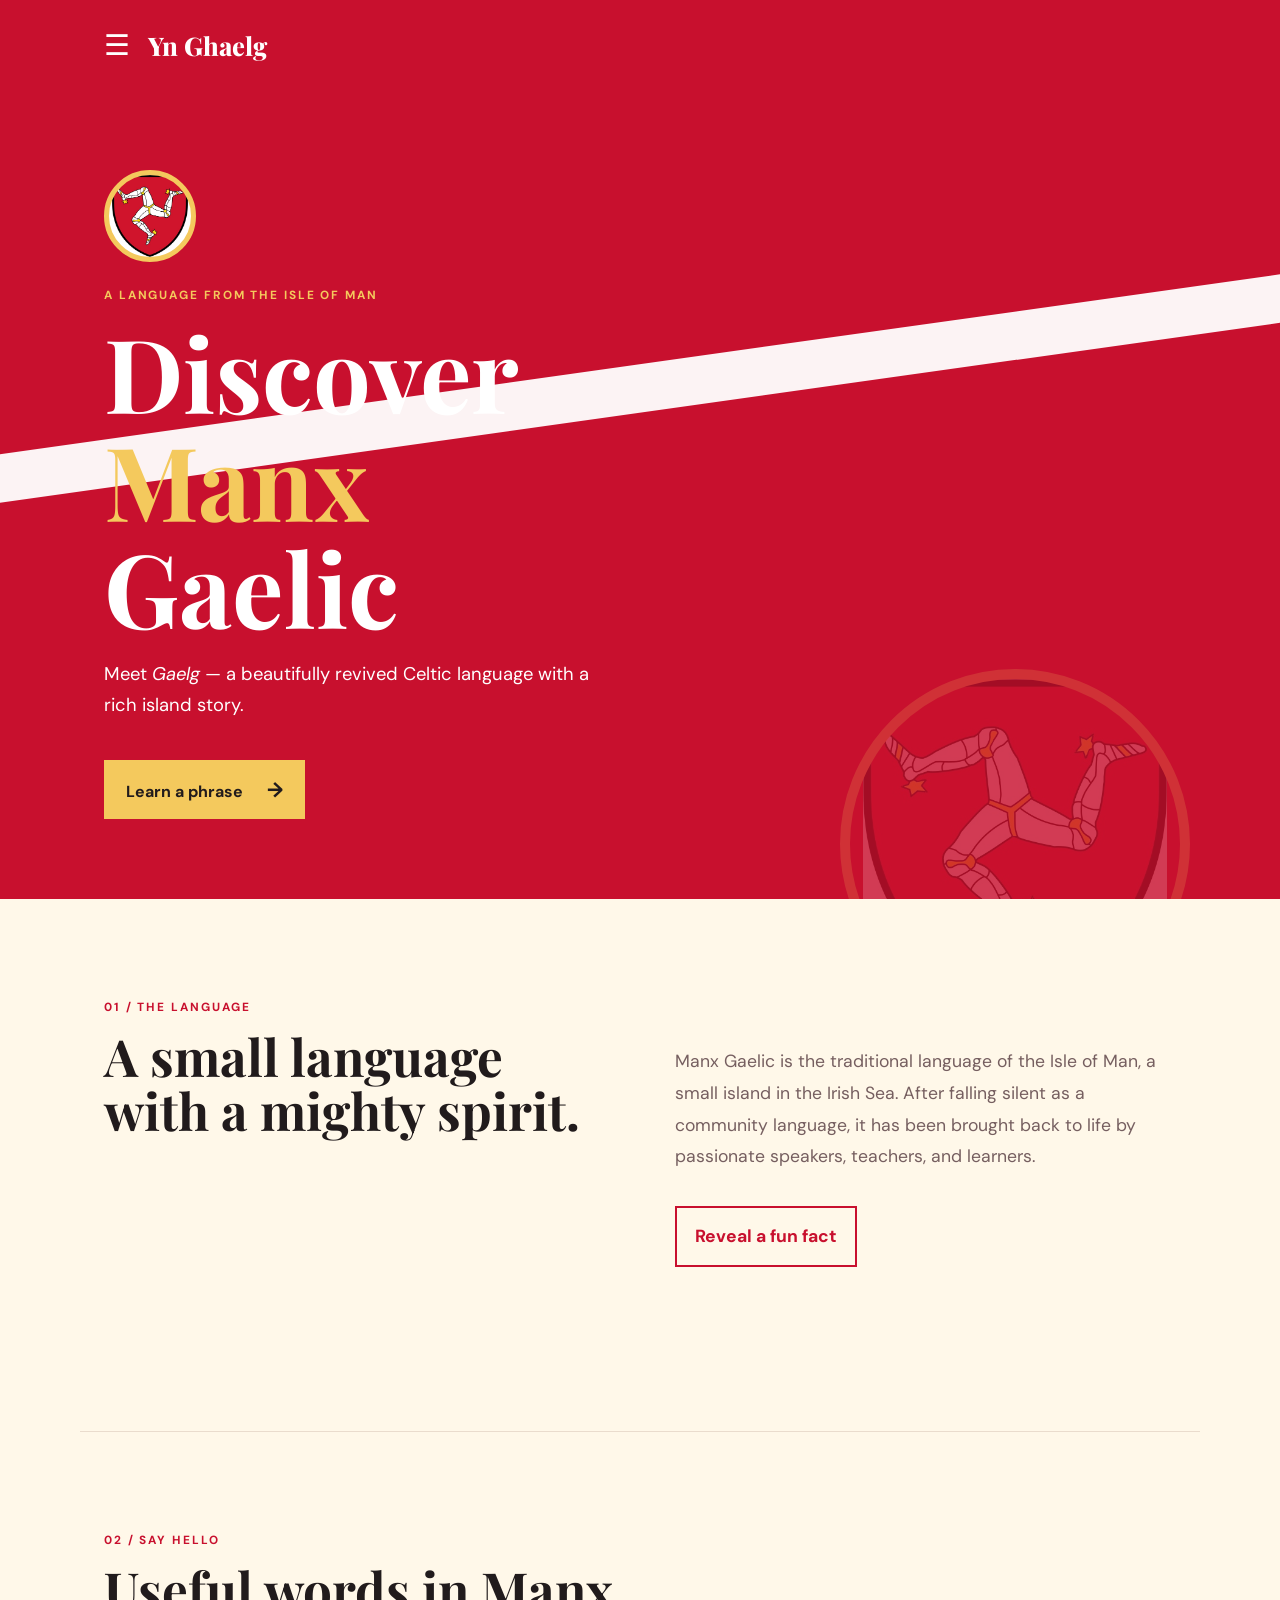
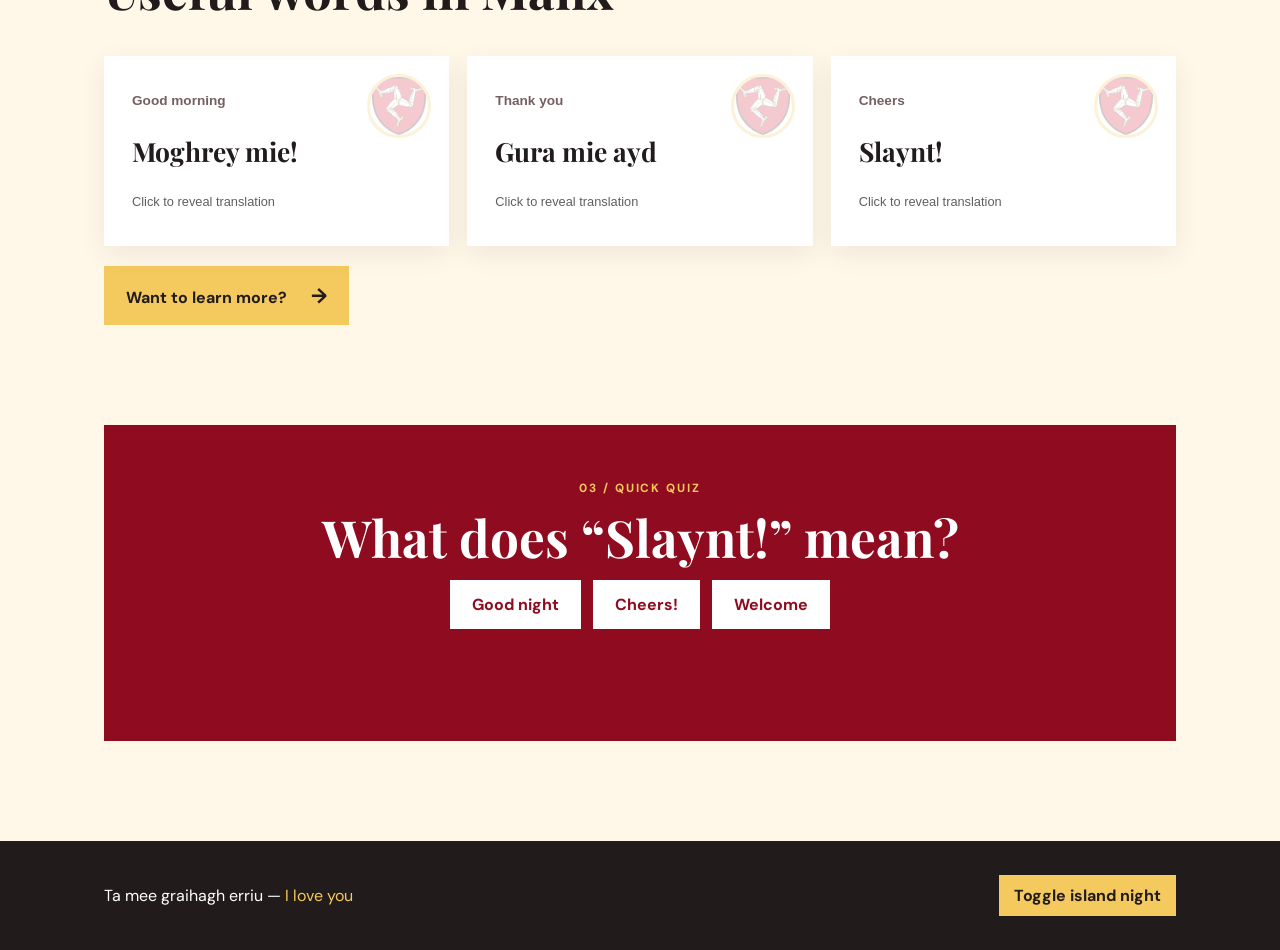
==== index.html @ 51f3dfe2 "Add favicon link to index.html Added a favicon link to the head section." ====
<!DOCTYPE html>
<html lang="en">
<head>
  <meta charset="UTF-8" />
  <meta name="viewport" content="width=device-width, initial-scale=1.0" />
  <title>Manx Gaelic | Yn Ghaelg</title>
  <link rel="stylesheet" href="styles.css" />
  <link rel="icon" type="image/webp" href="Coat_of_arms_of_Isle_of_Man.svg.webp"
</head>
<body>
  <header class="hero">
    <nav class="navbar">
      <button class="menu-button" id="menuButton" aria-label="Open navigation menu">☰</button>

      <div class="brand">Yn Ghaelg</div>

      <div class="nav-links" id="navLinks">
        <a href="#about">About</a>
        <a href="#phrases">Phrases</a>
        <a href="#quiz">Quiz</a>
      </div>
    </nav>

    <div class="hero-content">
      <div class="triskelion">☘</div>
      <p class="eyebrow">A language from the Isle of Man</p>
      <h1>Discover <span>Manx</span> Gaelic</h1>
      <p class="hero-text">
        Meet <em>Gaelg</em> — a beautifully revived Celtic language with a rich island story.
      </p>
      <a class="primary-button" href="#phrases">Learn a phrase <span>→</span></a>
    </div>
  </header>

  <main>
    <section class="intro-section" id="about">
      <div>
        <p class="section-label">01 / THE LANGUAGE</p>
        <h2>A small language with a mighty spirit.</h2>
      </div>
      <div class="intro-copy">
        <p>
          Manx Gaelic is the traditional language of the Isle of Man, a small island
          in the Irish Sea. After falling silent as a community language, it has been
          brought back to life by passionate speakers, teachers, and learners.
        </p>
        <button class="outline-button" id="factButton">Reveal a fun fact</button>
        <p class="fact" id="fact"></p>
      </div>
    </section>

    <section class="phrases-section" id="phrases">
      <p class="section-label">02 / SAY HELLO</p>
      <h2>Useful words in Manx</h2>
      <div class="phrase-grid">
        <button class="phrase-card" data-manx="Moghrey mie!" data-meaning="Good morning!">
          <span>Good morning</span>
          <strong>Moghrey mie!</strong>
          <small>Click to reveal translation</small>
        </button>
        <button class="phrase-card" data-manx="Gura mie ayd" data-meaning="Thank you">
          <span>Thank you</span>
          <strong>Gura mie ayd</strong>
          <small>Click to reveal translation</small>
        </button>
        <button class="phrase-card" data-manx="Slaynt!" data-meaning="Cheers! / Good health!">
          <span>Cheers</span>
          <strong>Slaynt!</strong>
          <small>Click to reveal translation</small>
        </button>
      </div>

      <a class="primary-button learn-more-button" href="page1.html">
        Want to learn more? <span>→</span>
      </a>
    </section>

    <section class="quiz-section" id="quiz">
      <div class="quiz-card">
        <p class="section-label">03 / QUICK QUIZ</p>
        <h2 id="quizQuestion">What does “Slaynt!” mean?</h2>
        <div class="answers" id="quizAnswers"></div>
        <p class="quiz-result" id="quizResult"></p>
      </div>
    </section>
  </main>

  <footer>
    <p>Ta mee graihagh erriu — <span>I love you</span></p>
    <button id="themeButton">Toggle island night</button>
  </footer>

  <script src="script.js"></script>
</body>
</html>
---- styles.css ----
@import url('https://fonts.googleapis.com/css2?family=DM+Sans:wght@400;500;700&family=Playfair+Display:wght@600;700;800&display=swap');

:root {
  --red: #c8102e;
  --dark-red: #8f0b20;
  --cream: #fff8e9;
  --gold: #f4c95d;
  --ink: #211b1c;
  --muted: #765f60;
  --white: #ffffff;
  --crest-image: url("Coat_of_arms_of_Isle_of_Man.svg.jpg");
}

* {
  box-sizing: border-box;
  scroll-behavior: smooth;
}

body {
  margin: 0;
  color: var(--ink);
  background: var(--cream);
  font-family: "DM Sans", sans-serif;
}

.hero {
  min-height: 650px;
  color: var(--white);
  overflow: hidden;
  position: relative;
  background: var(--red);
}

.hero::before {
  background: var(--white);
  content: "";
  height: 48px;
  left: -10%;
  opacity: 0.95;
  position: absolute;
  top: 360px;
  transform: rotate(-8deg);
  width: 125%;
  z-index: 0;
}

.hero::after {
  background: var(--crest-image) center / contain no-repeat;
  border: 10px solid var(--gold);
  border-radius: 50%;
  bottom: -120px;
  content: "";
  height: 330px;
  opacity: 0.18;
  pointer-events: none;
  position: absolute;
  right: 7%;
  width: 330px;
  z-index: 0;
}

.navbar {
  align-items: center;
  display: flex;
  gap: 18px;
  margin: auto;
  max-width: 1120px;
  padding: 28px 24px;
  position: relative;
  z-index: 2;
}

.brand {
  font-family: "Playfair Display", serif;
  font-size: 1.6rem;
  font-weight: 800;
}

.nav-links {
  background: var(--dark-red);
  display: none;
  flex-direction: column;
  gap: 16px;
  left: 24px;
  padding: 20px;
  position: absolute;
  top: 78px;
  z-index: 3;
}

.nav-links.open {
  display: flex;
}

.nav-links a {
  color: var(--white);
  font-size: 0.9rem;
  font-weight: 700;
  text-decoration: none;
}

.nav-links a:hover {
  color: var(--gold);
}

.menu-button {
  background: transparent;
  border: 0;
  color: var(--white);
  cursor: pointer;
  display: block;
  font-size: 1.8rem;
  line-height: 1;
  padding: 0;
}

.hero-content {
  margin: 80px auto;
  max-width: 1120px;
  padding: 0 24px;
  position: relative;
  z-index: 1;
}

.triskelion {
  background: var(--white) var(--crest-image) center / contain no-repeat;
  border: 5px solid var(--gold);
  border-radius: 50%;
  color: transparent;
  height: 92px;
  width: 92px;
}

.eyebrow,
.section-label {
  font-size: 0.74rem;
  font-weight: 700;
  letter-spacing: 0.16em;
  text-transform: uppercase;
}

.eyebrow {
  color: var(--gold);
  margin-top: 25px;
}

h1,
h2 {
  font-family: "Playfair Display", serif;
  line-height: 1.05;
  margin: 15px 0;
}

h1 {
  font-size: clamp(3.5rem, 8vw, 7.5rem);
  max-width: 800px;
}

h1 span {
  color: var(--gold);
  display: block;
}

.hero-text {
  font-size: 1.15rem;
  line-height: 1.7;
  max-width: 490px;
}

.primary-button,
.outline-button,
#themeButton,
.answer-button {
  border: 0;
  cursor: pointer;
  font: inherit;
  font-weight: 700;
  transition: 0.25s ease;
}

.primary-button {
  background: var(--gold);
  color: var(--ink);
  display: inline-block;
  margin-top: 20px;
  padding: 16px 22px;
  text-decoration: none;
}

.primary-button:hover,
.outline-button:hover,
#themeButton:hover {
  transform: translateY(-3px);
}

.primary-button span {
  font-size: 1.3rem;
  margin-left: 20px;
}

main {
  margin: auto;
  max-width: 1120px;
}

.intro-section,
.phrases-section {
  padding: 100px 24px;
}

.intro-section {
  display: grid;
  gap: 70px;
  grid-template-columns: 1fr 1fr;
}

.section-label {
  color: var(--red);
  margin: 0;
}

h2 {
  font-size: clamp(2.2rem, 4vw, 4rem);
}

.intro-copy {
  color: var(--muted);
  font-size: 1.1rem;
  line-height: 1.8;
  padding-top: 30px;
}

.outline-button {
  background: transparent;
  border: 2px solid var(--red);
  color: var(--red);
  margin-top: 15px;
  padding: 13px 18px;
}

.fact {
  color: var(--red);
  font-weight: 700;
  min-height: 28px;
}

.phrases-section {
  border-top: 1px solid #eadccd;
}

.phrase-grid {
  display: grid;
  gap: 18px;
  grid-template-columns: repeat(3, 1fr);
  margin-top: 40px;
}

.phrase-card {
  background: var(--white);
  border: 0;
  box-shadow: 0 8px 25px rgba(64, 22, 28, 0.08);
  color: var(--ink);
  cursor: pointer;
  min-height: 190px;
  padding: 28px;
  position: relative;
  text-align: left;
  transition: 0.25s ease;
}

.phrase-card::after {
  background: var(--crest-image) center / contain no-repeat;
  border: 3px solid var(--gold);
  border-radius: 50%;
  content: "";
  height: 58px;
  opacity: 0.22;
  position: absolute;
  right: 18px;
  top: 18px;
  width: 58px;
}

.phrase-card:hover,
.phrase-card.active {
  background: var(--red);
  color: var(--white);
  transform: translateY(-7px);
}

.phrase-card:hover::after,
.phrase-card.active::after {
  background-color: var(--white);
  opacity: 0.85;
}

.phrase-card span,
.phrase-card small {
  display: block;
}

.phrase-card span {
  color: var(--muted);
  font-size: 0.85rem;
  font-weight: 700;
}

.phrase-card:hover span,
.phrase-card.active span {
  color: var(--gold);
}

.phrase-card strong {
  display: block;
  font-family: "Playfair Display", serif;
  font-size: 1.65rem;
  margin: 25px 0;
  padding-right: 65px;
}

.phrase-card small {
  font-size: 0.8rem;
  opacity: 0.7;
}

.quiz-section {
  padding: 0 24px 100px;
}

.quiz-card {
  background: var(--dark-red);
  color: var(--white);
  padding: 55px;
  text-align: center;
}

.quiz-card .section-label {
  color: var(--gold);
}

.quiz-card h2 {
  font-size: clamp(2rem, 4vw, 3.5rem);
}

.answers {
  display: flex;
  flex-wrap: wrap;
  gap: 12px;
  justify-content: center;
}

.answer-button {
  background: var(--white);
  color: var(--dark-red);
  padding: 14px 22px;
}

.answer-button:hover {
  background: var(--gold);
}

.quiz-result {
  font-weight: 700;
  min-height: 25px;
}

footer {
  align-items: center;
  background: var(--ink);
  color: var(--white);
  display: flex;
  justify-content: space-between;
  padding: 28px max(24px, calc((100% - 1072px) / 2));
}

footer span {
  color: var(--gold);
}

#themeButton {
  background: var(--gold);
  color: var(--ink);
  padding: 10px 15px;
}

body.night {
  --cream: #17141c;
  --ink: #fff8e9;
  --muted: #d1bdbe;
  --white: #28202b;
}

body.night .phrases-section {
  border-color: #40313d;
}

@media (max-width: 700px) {
  .hero {
    min-height: 610px;
  }

  .hero::before {
    top: 380px;
  }

  .hero::after {
    bottom: -85px;
    height: 230px;
    right: -55px;
    width: 230px;
  }

  .hero-content {
    margin-top: 55px;
  }

  .intro-section,
  .phrase-grid {
    grid-template-columns: 1fr;
  }

  .intro-section {
    gap: 10px;
  }

  footer {
    align-items: flex-start;
    flex-direction: column;
    gap: 18px;
  }
}
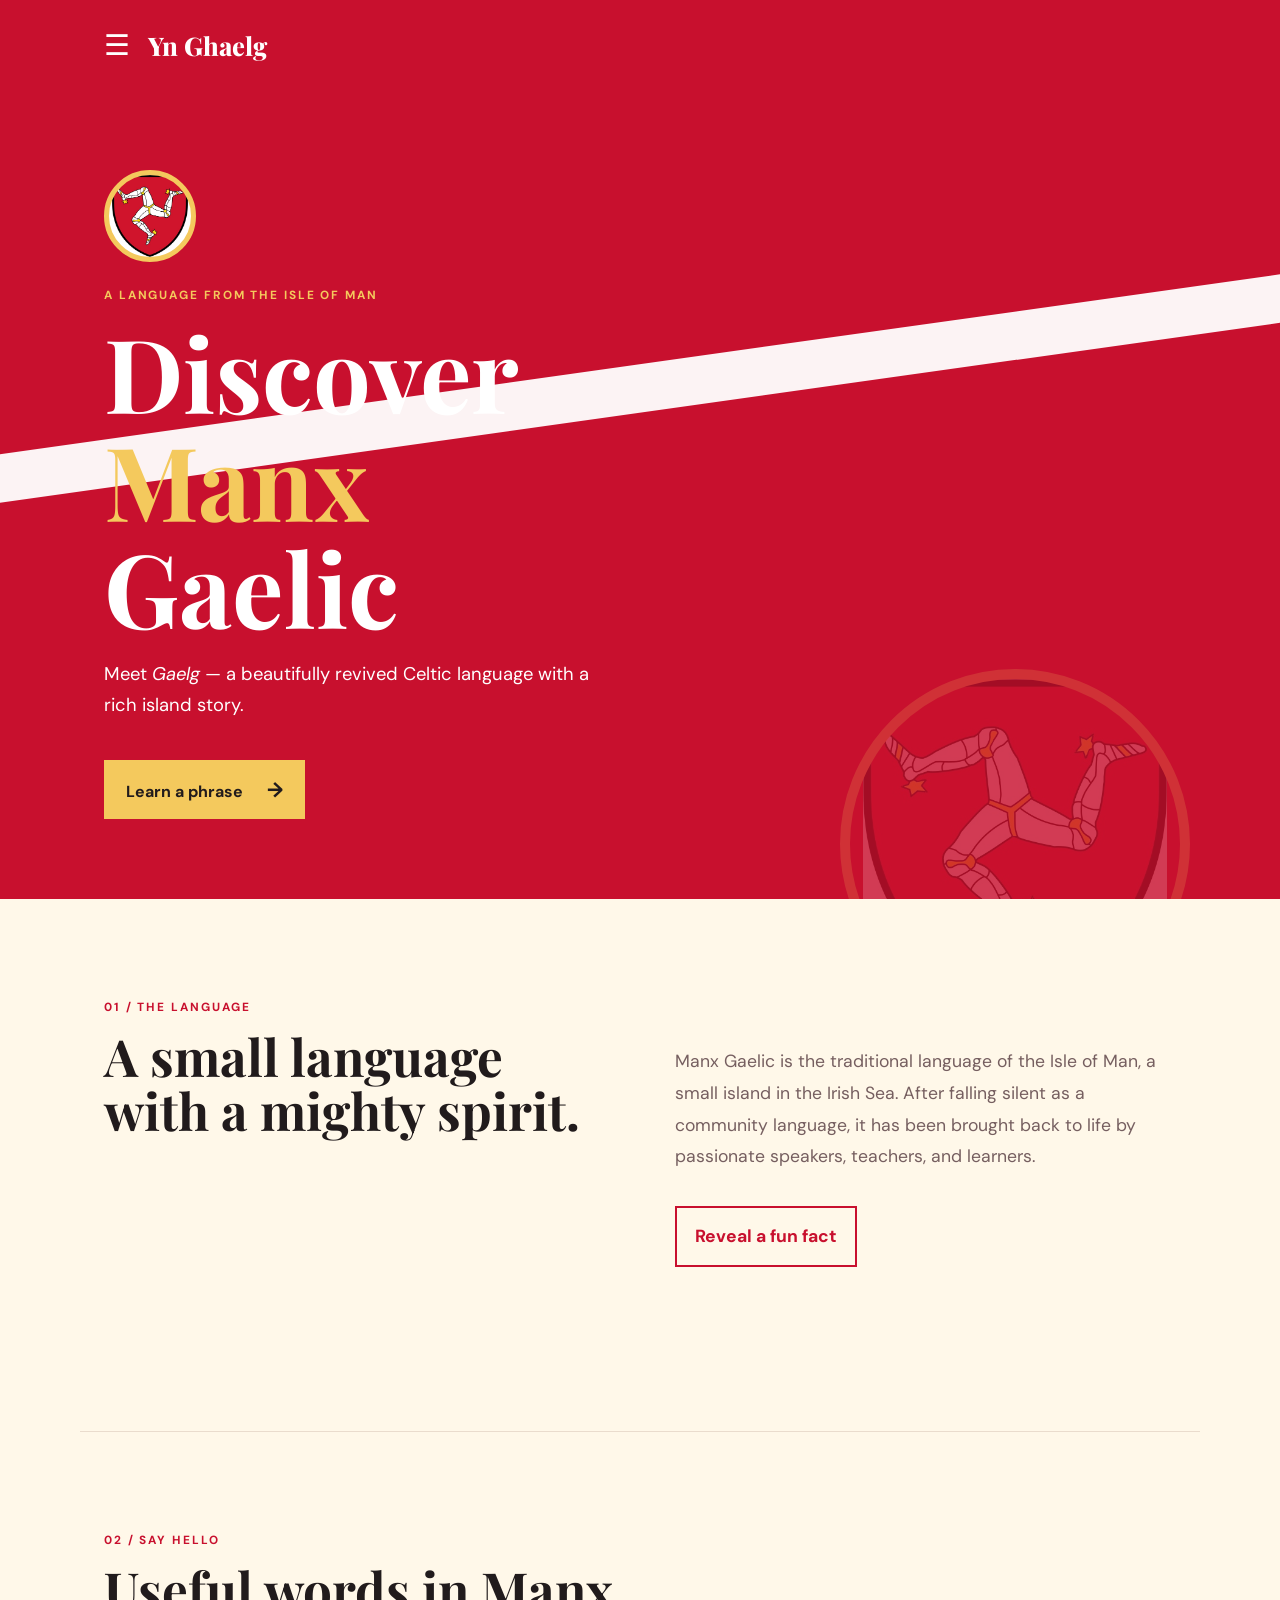
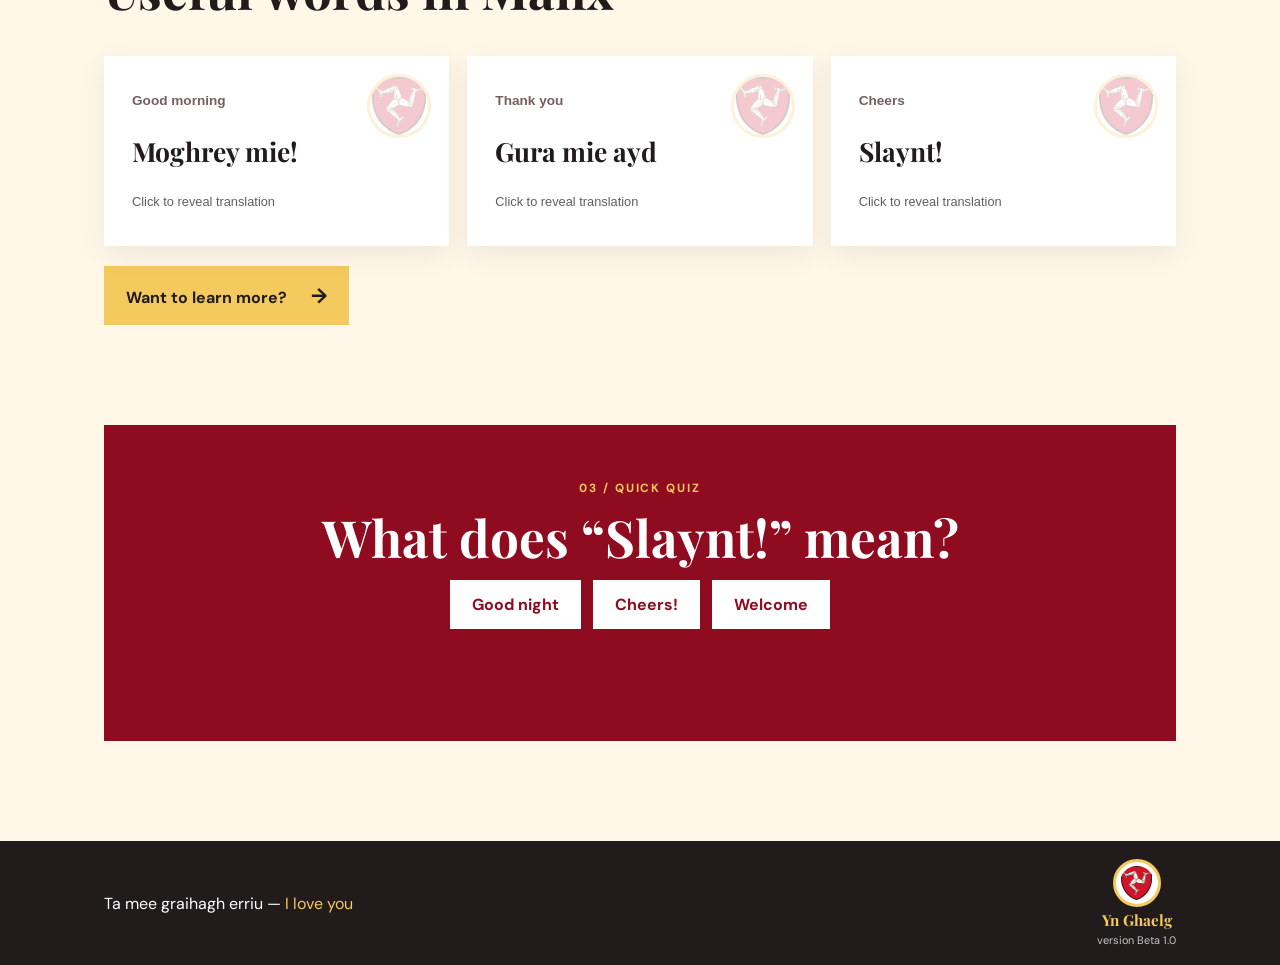
==== commit 06395098: "Enhance footer and quiz section in index.html Added footer branding and updated quiz section." ====
--- a/index.html
+++ b/index.html
@@ -5,7 +5,7 @@
   <meta name="viewport" content="width=device-width, initial-scale=1.0" />
   <title>Manx Gaelic | Yn Ghaelg</title>
   <link rel="stylesheet" href="styles.css" />
-  <link rel="icon" type="image/webp" href="Coat_of_arms_of_Isle_of_Man.svg.webp"
+  <link rel="icon" href="Coat_of_arms_of_Isle_of_Man.svg.webp" />
 </head>
 <body>
   <header class="hero">
@@ -87,7 +87,15 @@
 
   <footer>
     <p>Ta mee graihagh erriu — <span>I love you</span></p>
-    <button id="themeButton">Toggle island night</button>
+
+    <div class="footer-brand">
+      <img
+        src="Coat_of_arms_of_Isle_of_Man.svg.webp"
+        alt="Manx triskelion logo"
+      />
+      <strong>Yn Ghaelg</strong>
+      <small>version Beta 1.0</small>
+    </div>
   </footer>
 
   <script src="script.js"></script>
--- a/styles.css
+++ b/styles.css
@@ -169,7 +169,6 @@
 
 .primary-button,
 .outline-button,
-#themeButton,
 .answer-button {
   border: 0;
   cursor: pointer;
@@ -188,8 +187,7 @@
 }
 
 .primary-button:hover,
-.outline-button:hover,
-#themeButton:hover {
+.outline-button:hover {
   transform: translateY(-3px);
 }
 
@@ -369,29 +367,48 @@
   background: var(--ink);
   color: var(--white);
   display: flex;
+  gap: 20px;
   justify-content: space-between;
-  padding: 28px max(24px, calc((100% - 1072px) / 2));
+  padding: 18px max(24px, calc((100% - 1072px) / 2));
+}
+
+footer p {
+  margin: 0;
 }
 
 footer span {
   color: var(--gold);
 }
 
-#themeButton {
-  background: var(--gold);
-  color: var(--ink);
-  padding: 10px 15px;
-}
-
-body.night {
-  --cream: #17141c;
-  --ink: #fff8e9;
-  --muted: #d1bdbe;
-  --white: #28202b;
-}
-
-body.night .phrases-section {
-  border-color: #40313d;
+.footer-brand {
+  align-items: center;
+  display: flex;
+  flex-direction: column;
+  flex-shrink: 0;
+  gap: 3px;
+  text-align: center;
+}
+
+.footer-brand img {
+  background: var(--white);
+  border: 3px solid var(--gold);
+  border-radius: 50%;
+  height: 48px;
+  object-fit: contain;
+  padding: 4px;
+  width: 48px;
+}
+
+.footer-brand strong {
+  color: var(--gold);
+  font-family: "Playfair Display", serif;
+  font-size: 0.95rem;
+}
+
+.footer-brand small {
+  color: var(--white);
+  font-size: 0.68rem;
+  opacity: 0.75;
 }
 
 @media (max-width: 700px) {
@@ -424,8 +441,11 @@
   }
 
   footer {
-    align-items: flex-start;
-    flex-direction: column;
-    gap: 18px;
-  }
-}
+    align-items: center;
+    padding: 18px 16px;
+  }
+
+  footer p {
+    font-size: 0.85rem;
+  }
+}
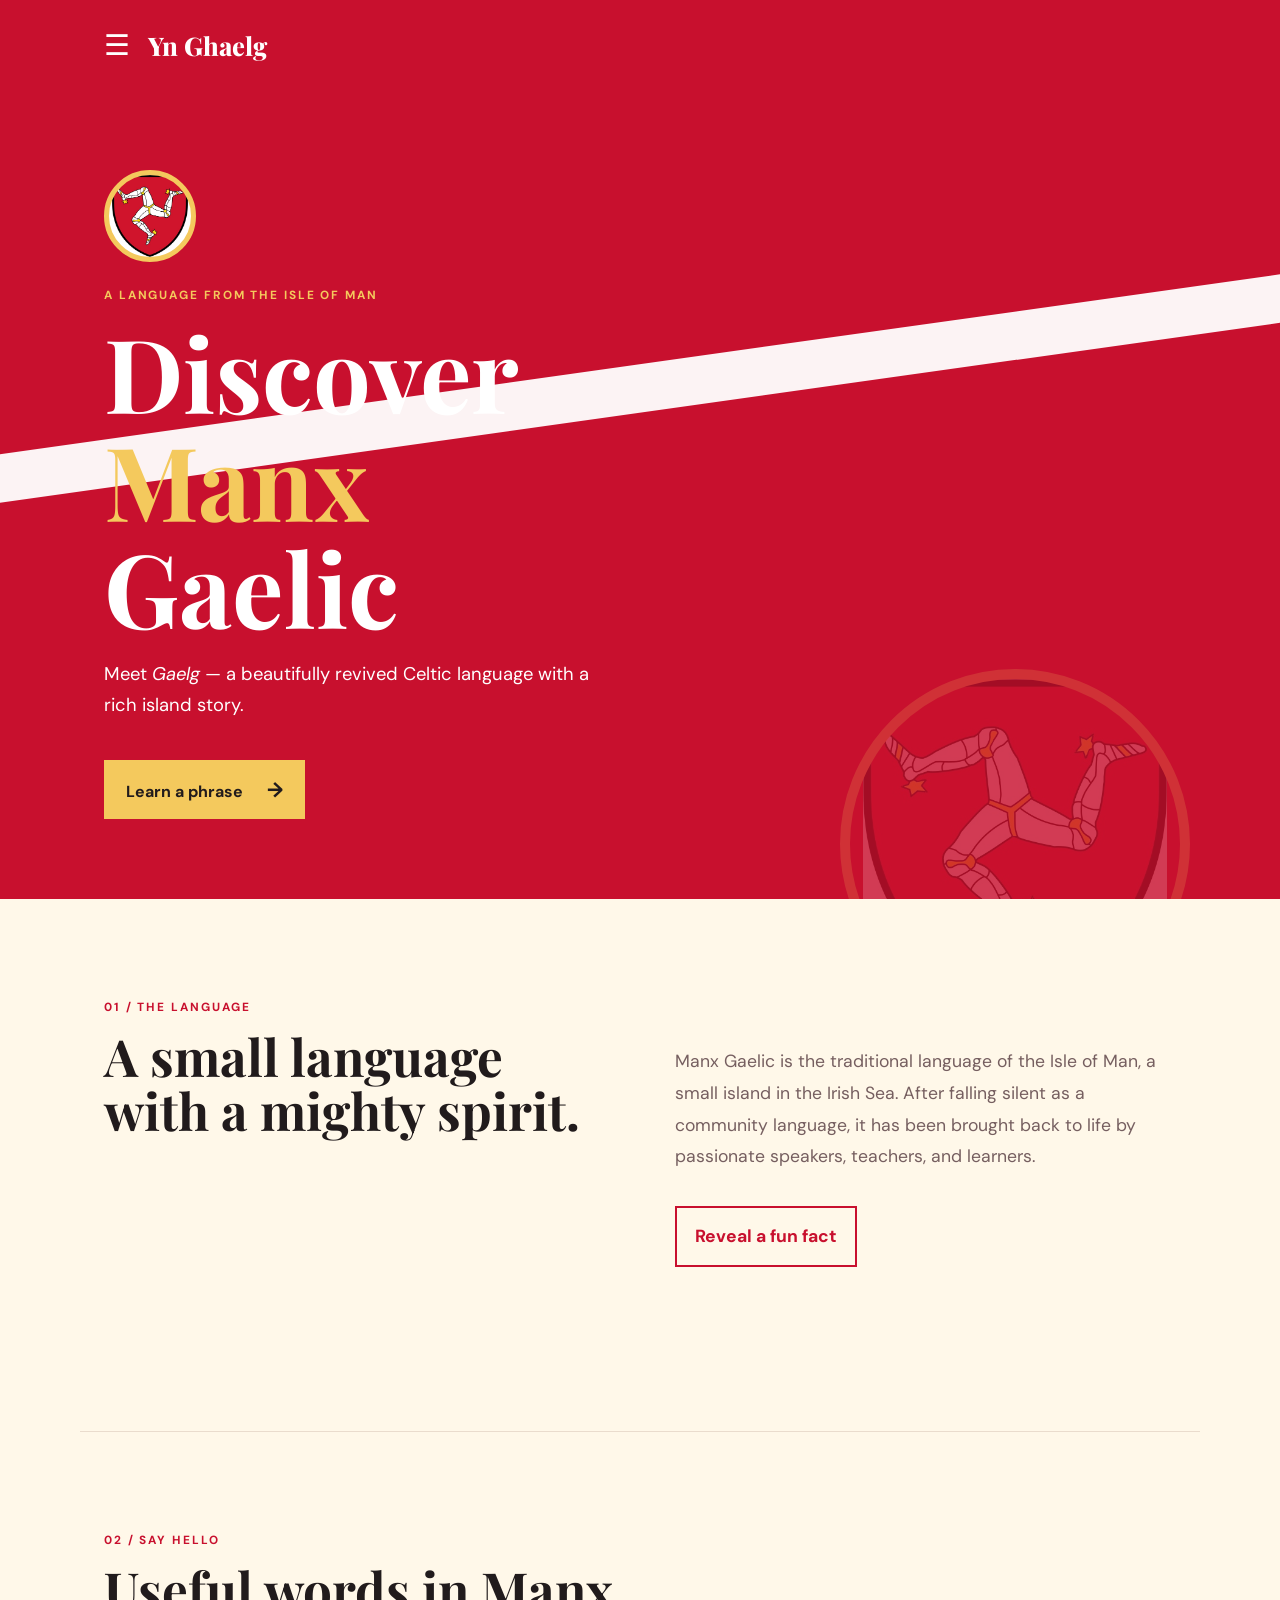
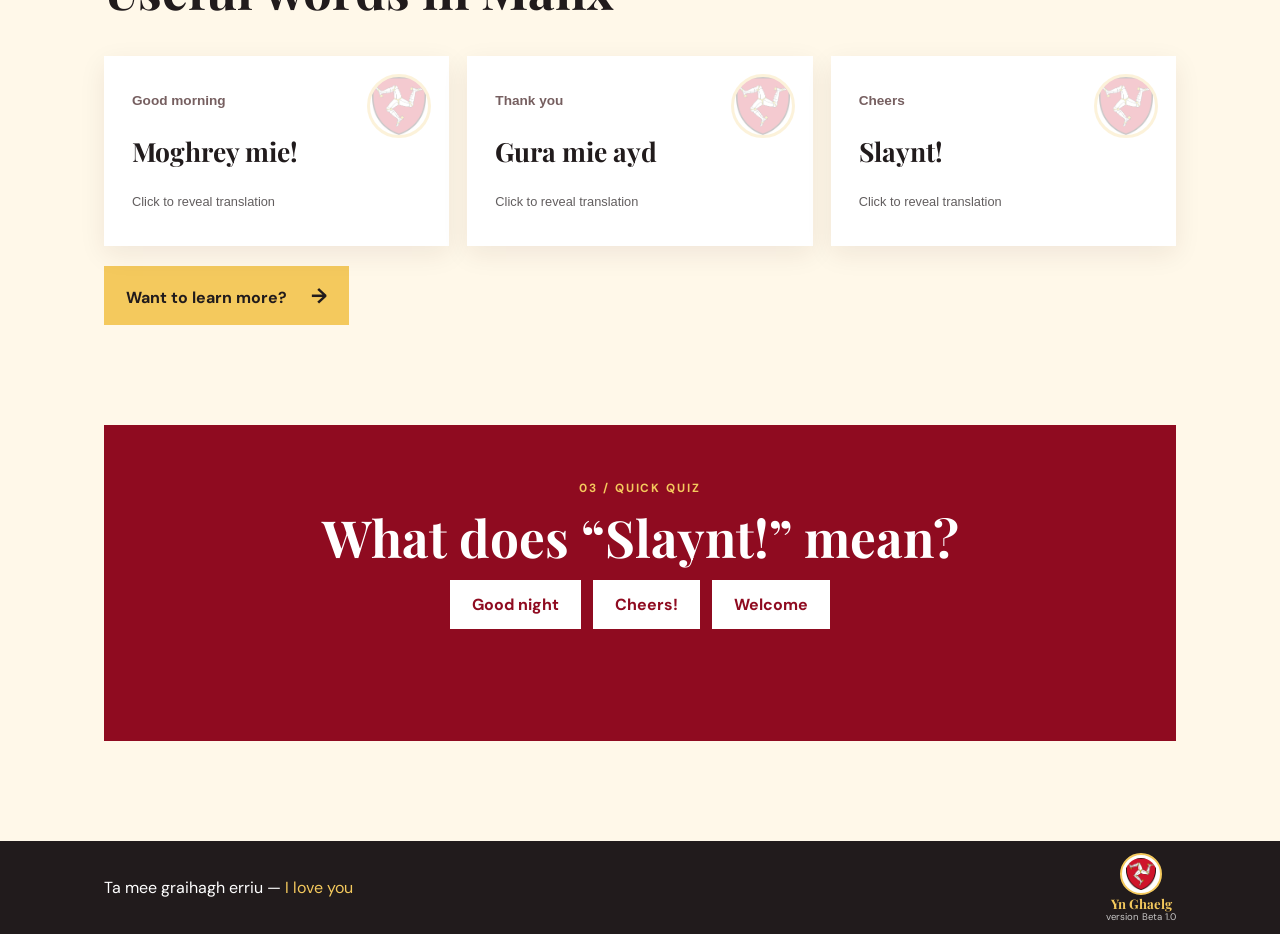
==== commit b7da68d2: "Add 'Vocabulary' link to navigation Added a new link to the navigation for 'Vocabulary'." ====
--- a/index.html
+++ b/index.html
@@ -18,6 +18,7 @@
         <a href="#about">About</a>
         <a href="#phrases">Phrases</a>
         <a href="#quiz">Quiz</a>
+        <a href="page1.html">Vocabulary</a>
       </div>
     </nav>
 
--- a/styles.css
+++ b/styles.css
@@ -367,13 +367,16 @@
   background: var(--ink);
   color: var(--white);
   display: flex;
-  gap: 20px;
+  gap: 24px;
   justify-content: space-between;
-  padding: 18px max(24px, calc((100% - 1072px) / 2));
+  min-height: 92px;
+  padding: 12px max(24px, calc((100% - 1072px) / 2));
 }
 
 footer p {
+  flex: 1 1 auto;
   margin: 0;
+  text-align: left;
 }
 
 footer span {
@@ -383,31 +386,35 @@
 .footer-brand {
   align-items: center;
   display: flex;
+  flex: 0 0 auto;
   flex-direction: column;
-  flex-shrink: 0;
-  gap: 3px;
+  gap: 2px;
+  margin-left: auto;
   text-align: center;
 }
 
 .footer-brand img {
   background: var(--white);
-  border: 3px solid var(--gold);
+  border: 2px solid var(--gold);
   border-radius: 50%;
-  height: 48px;
+  height: 42px;
   object-fit: contain;
-  padding: 4px;
-  width: 48px;
-}
+  padding: 3px;
+  width: 42px;
+}
+
 
 .footer-brand strong {
   color: var(--gold);
   font-family: "Playfair Display", serif;
-  font-size: 0.95rem;
+  font-size: 0.82rem;
+  line-height: 1;
 }
 
 .footer-brand small {
   color: var(--white);
-  font-size: 0.68rem;
+  font-size: 0.6rem;
+  line-height: 1;
   opacity: 0.75;
 }
 
@@ -442,10 +449,24 @@
 
   footer {
     align-items: center;
-    padding: 18px 16px;
+    gap: 12px;
+    padding: 12px 16px;
   }
 
   footer p {
-    font-size: 0.85rem;
-  }
-}
+    font-size: 0.78rem;
+  }
+
+  .footer-brand img {
+    height: 36px;
+    width: 36px;
+  }
+
+  .footer-brand strong {
+    font-size: 0.72rem;
+  }
+
+  .footer-brand small {
+    font-size: 0.55rem;
+  }
+}
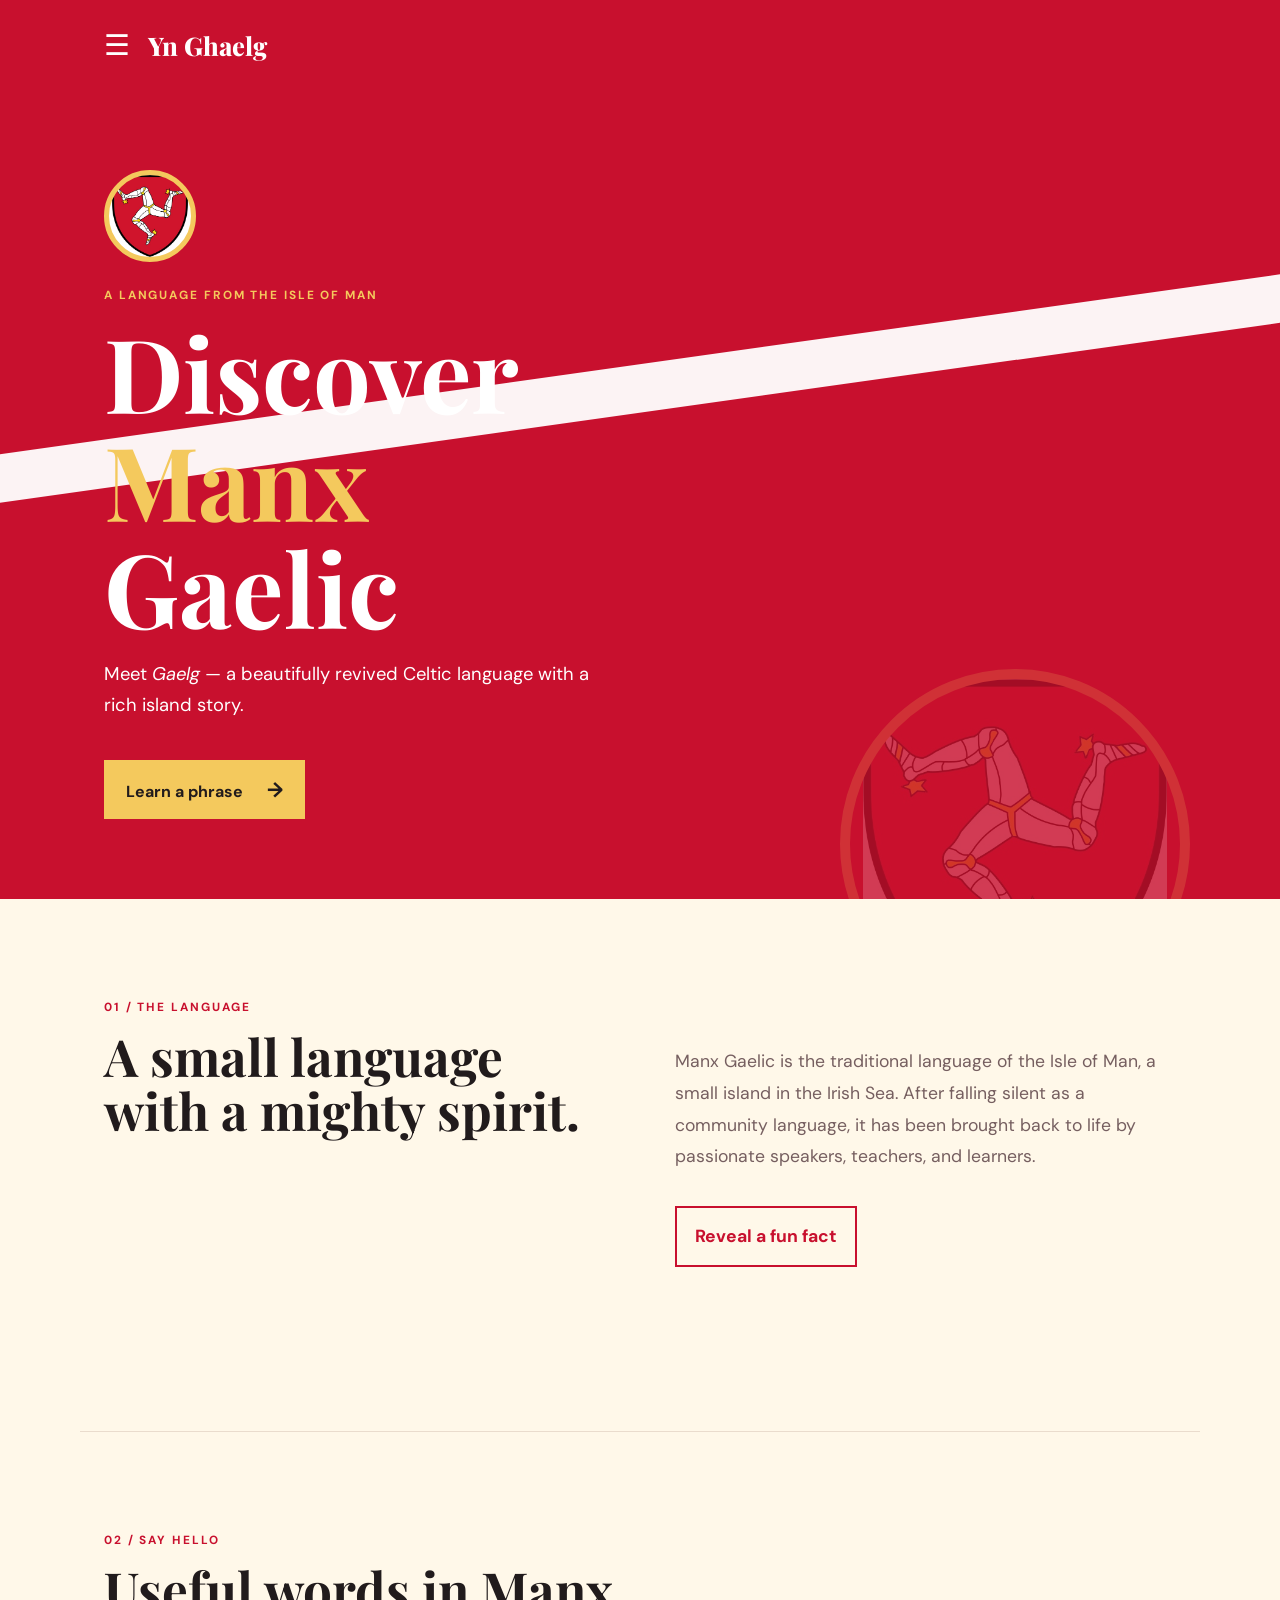
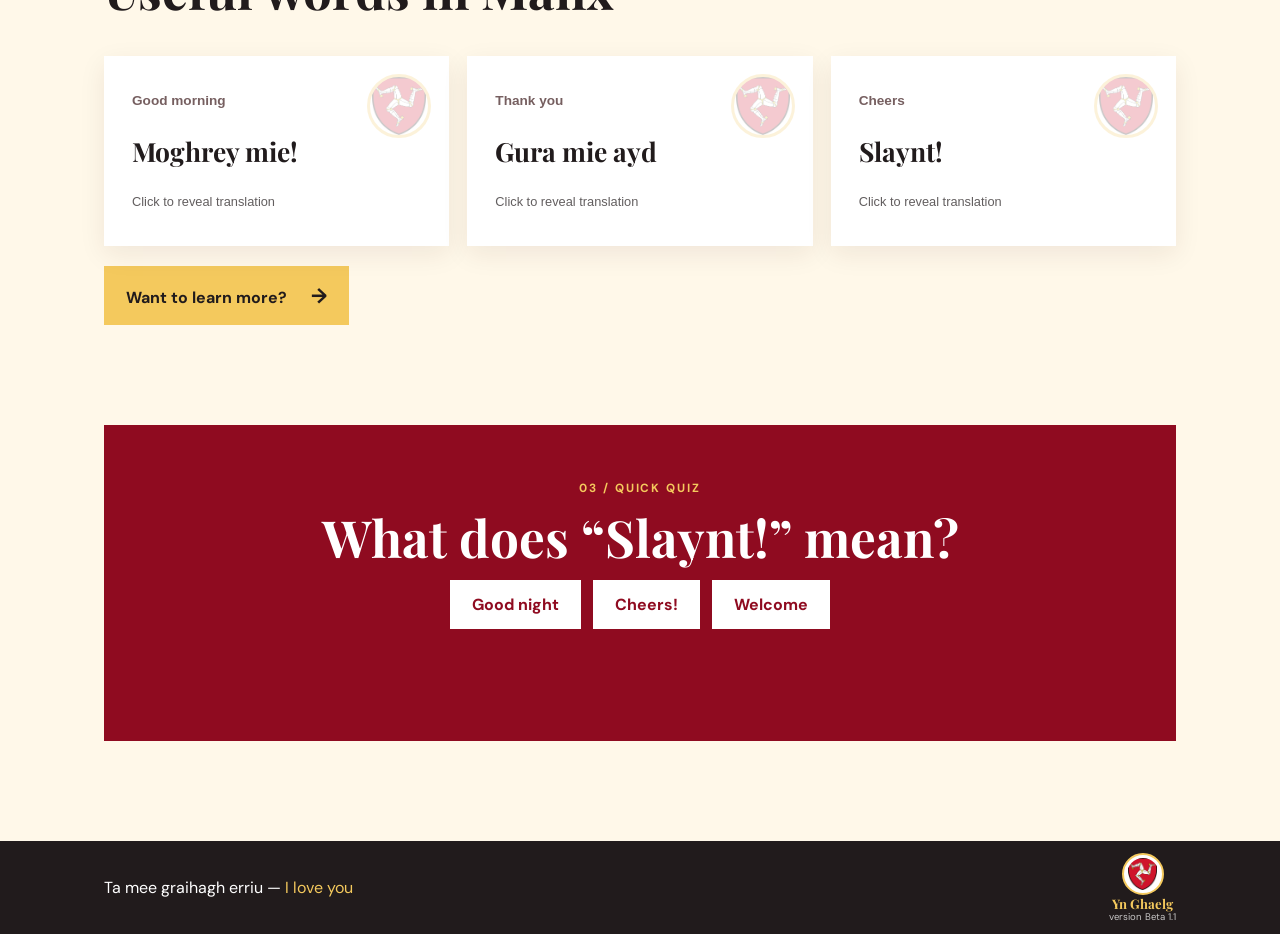
==== commit 6c8024a4: "Update navigation links in index.html Added a new link for 'Language Learning' in the navigation." ====
--- a/index.html
+++ b/index.html
@@ -19,6 +19,7 @@
         <a href="#phrases">Phrases</a>
         <a href="#quiz">Quiz</a>
         <a href="page1.html">Vocabulary</a>
+        <a href="page2.html">Language Learning</a>
       </div>
     </nav>
 
@@ -95,7 +96,7 @@
         alt="Manx triskelion logo"
       />
       <strong>Yn Ghaelg</strong>
-      <small>version Beta 1.0</small>
+      <small>version Beta 1.1</small>
     </div>
   </footer>
 
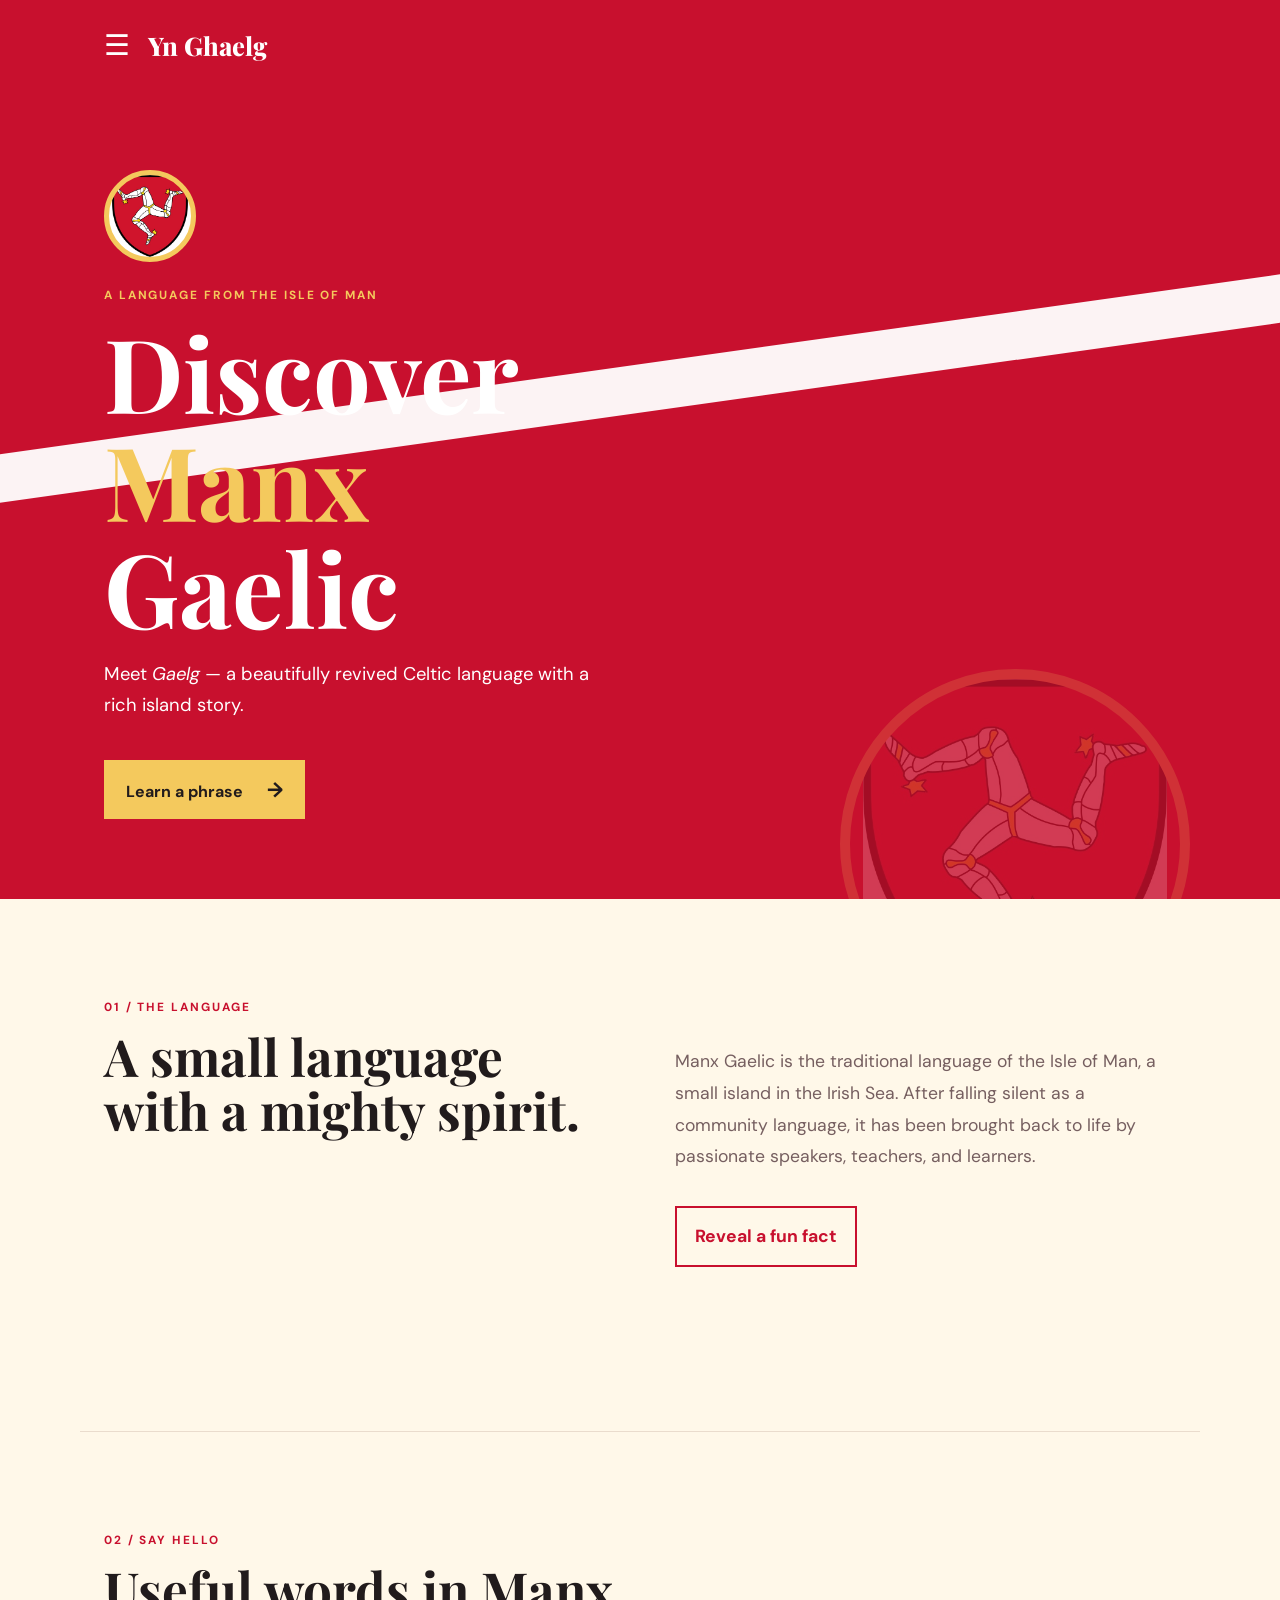
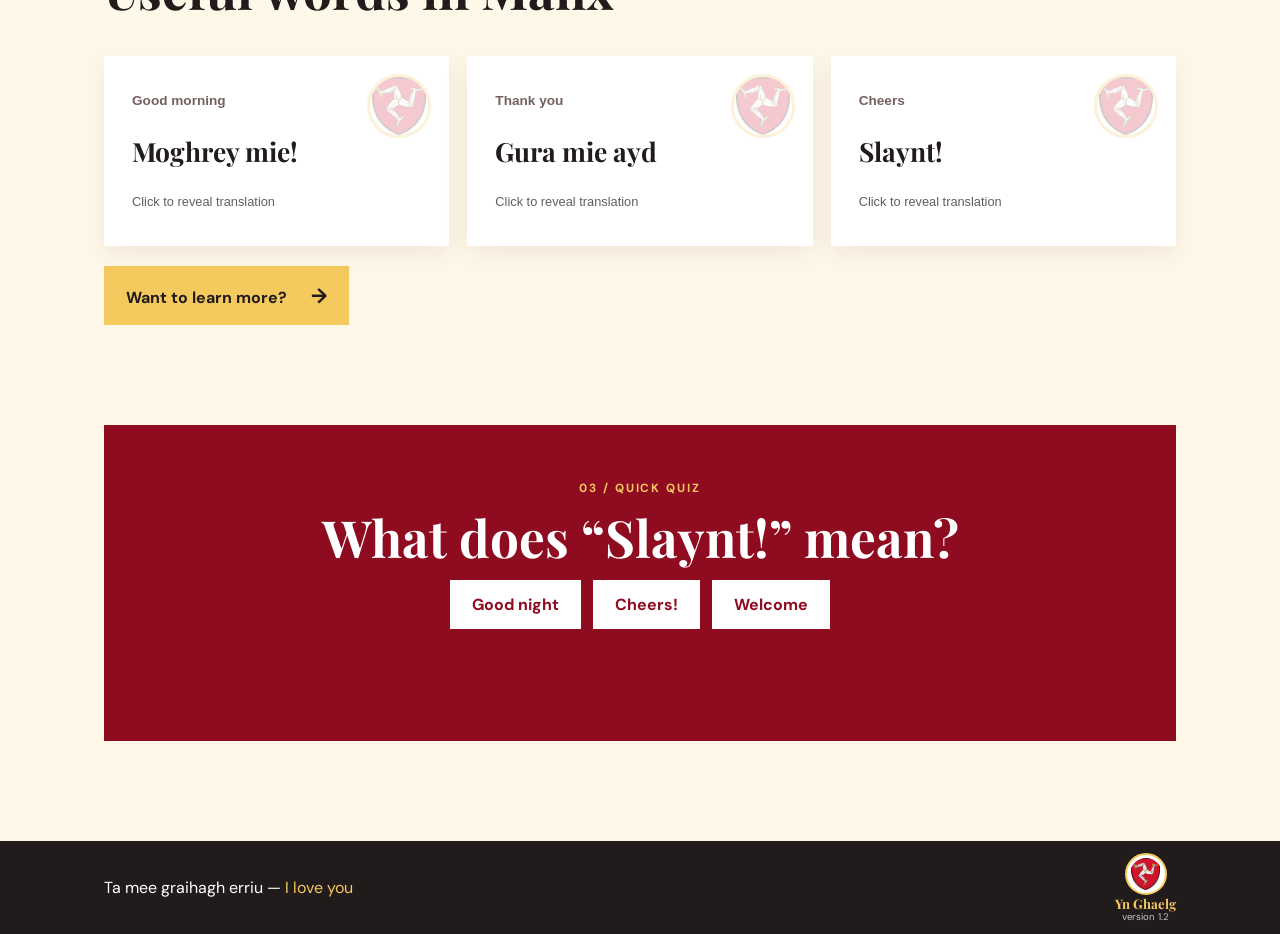
==== commit 770a7996: "Update footer version to 1.2 Updated the footer version number from Beta 1.1 to 1.2." ====
--- a/index.html
+++ b/index.html
@@ -96,7 +96,7 @@
         alt="Manx triskelion logo"
       />
       <strong>Yn Ghaelg</strong>
-      <small>version Beta 1.1</small>
+      <small>version 1.2</small>
     </div>
   </footer>
 
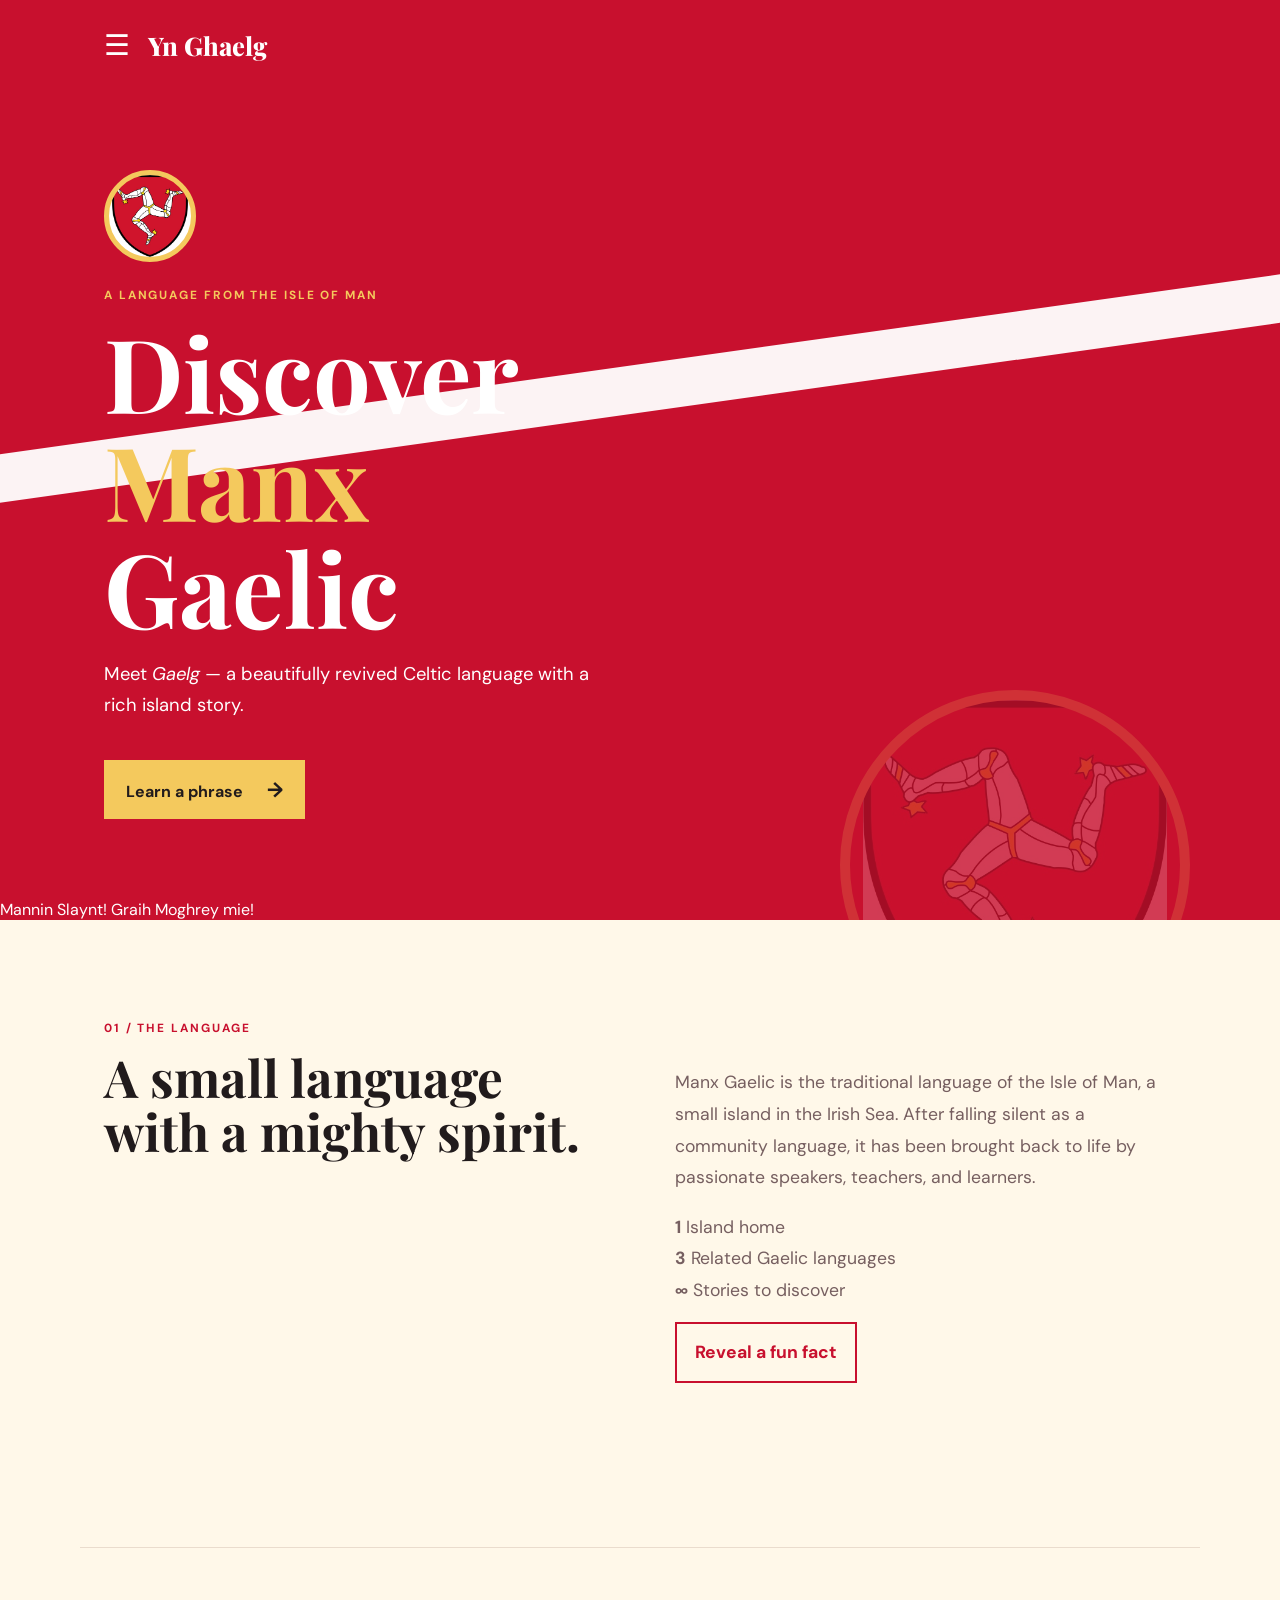
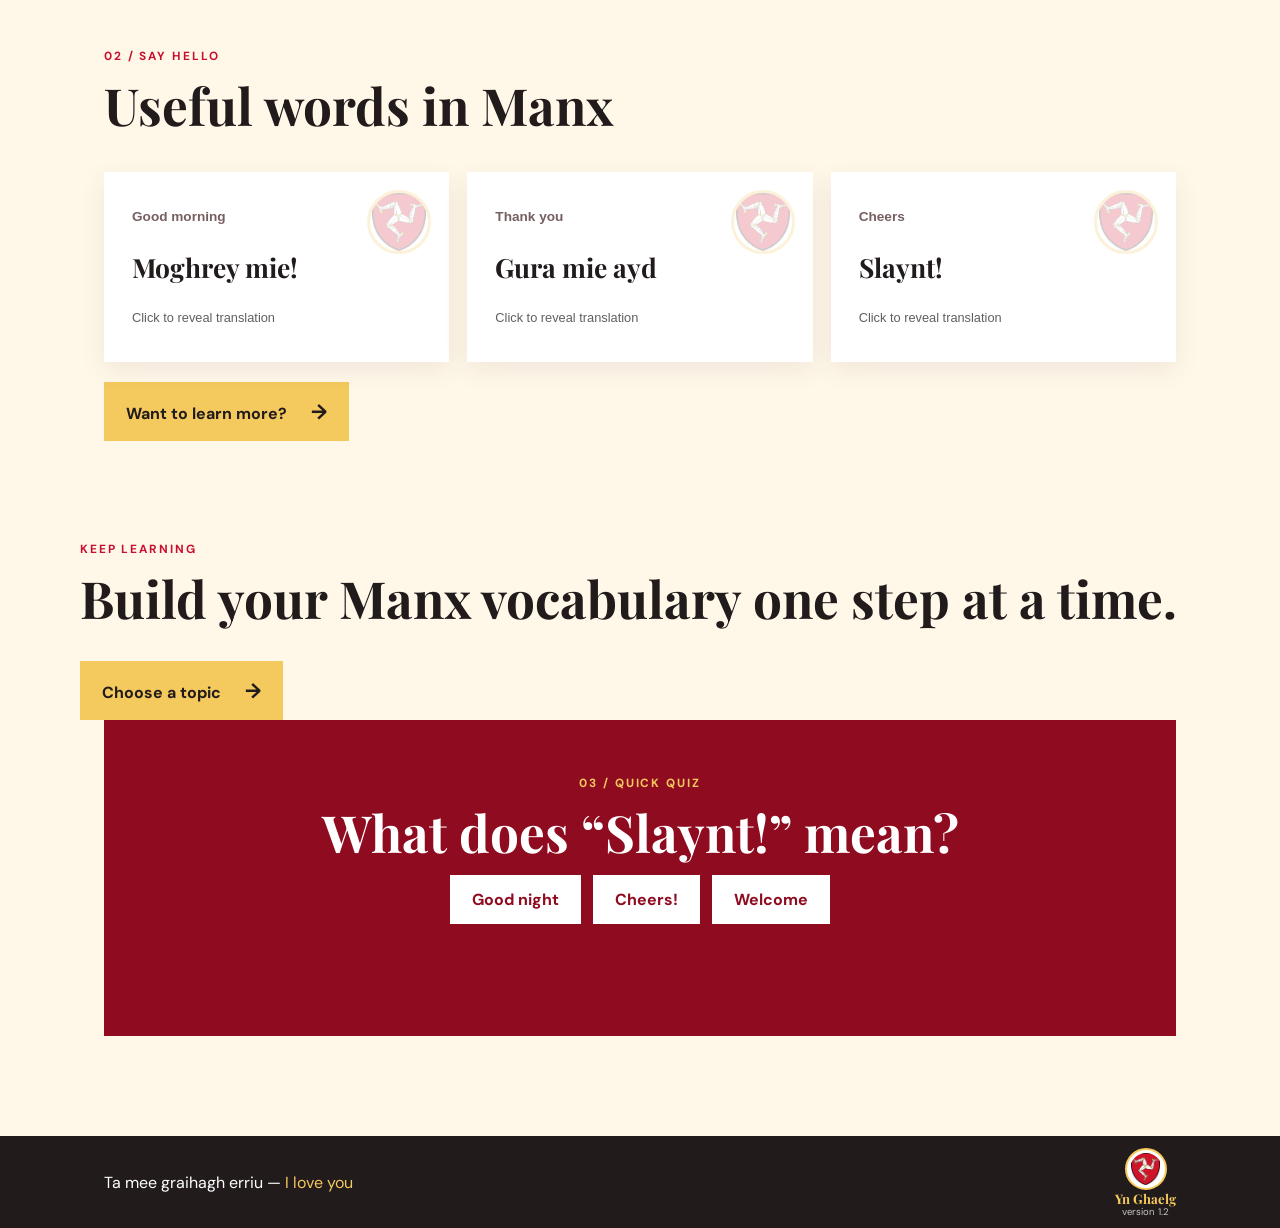
==== commit dad9159b: "Add enhancements.css for improved styling Added enhancements.css for additional styling and improved" ====
--- a/index.html
+++ b/index.html
@@ -5,6 +5,7 @@
   <meta name="viewport" content="width=device-width, initial-scale=1.0" />
   <title>Manx Gaelic | Yn Ghaelg</title>
   <link rel="stylesheet" href="styles.css" />
+  <link rel="stylesheet" href="enhancements.css" />
   <link rel="icon" href="Coat_of_arms_of_Isle_of_Man.svg.webp" />
 </head>
 <body>
@@ -32,22 +33,46 @@
       </p>
       <a class="primary-button" href="#phrases">Learn a phrase <span>→</span></a>
     </div>
+    <div class="floating-words" aria-label="Manx vocabulary highlights">
+        <span class="word-bubble bubble-one">Mannin</span>
+        <span class="word-bubble bubble-two">Slaynt!</span>
+        <span class="word-bubble bubble-three">Graih</span>
+        <span class="word-bubble bubble-four">Moghrey mie!</span>
+      </div>
+
   </header>
 
   <main>
-    <section class="intro-section" id="about">
-      <div>
+   <section class="intro-section" id="about">
+      <div class="intro-heading">
         <p class="section-label">01 / THE LANGUAGE</p>
         <h2>A small language with a mighty spirit.</h2>
+        <div class="heading-line"></div>
       </div>
+
       <div class="intro-copy">
         <p>
           Manx Gaelic is the traditional language of the Isle of Man, a small island
           in the Irish Sea. After falling silent as a community language, it has been
           brought back to life by passionate speakers, teachers, and learners.
         </p>
-        <button class="outline-button" id="factButton">Reveal a fun fact</button>
-        <p class="fact" id="fact"></p>
+
+        <div class="language-stats">
+          <div>
+            <strong>1</strong>
+            <span>Island home</span>
+          </div>
+          <div>
+            <strong>3</strong>
+            <span>Related Gaelic languages</span>
+          </div>
+          <div>
+            <strong>∞</strong>
+            <span>Stories to discover</span>
+          </div>
+        </div>
+     <button class="outline-button" id="factButton">Reveal a fun fact</button>
+        <p class="fact" id="fact" aria-live="polite"></p>
       </div>
     </section>
 
@@ -77,6 +102,15 @@
       </a>
     </section>
 
+     <section class="explore-strip">
+      <div>
+        <p class="section-label">KEEP LEARNING</p>
+        <h2>Build your Manx vocabulary one step at a time.</h2>
+      </div>
+      <a class="primary-button" href="page2.html">Choose a topic <span>→</span></a>
+    </section>
+
+
     <section class="quiz-section" id="quiz">
       <div class="quiz-card">
         <p class="section-label">03 / QUICK QUIZ</p>
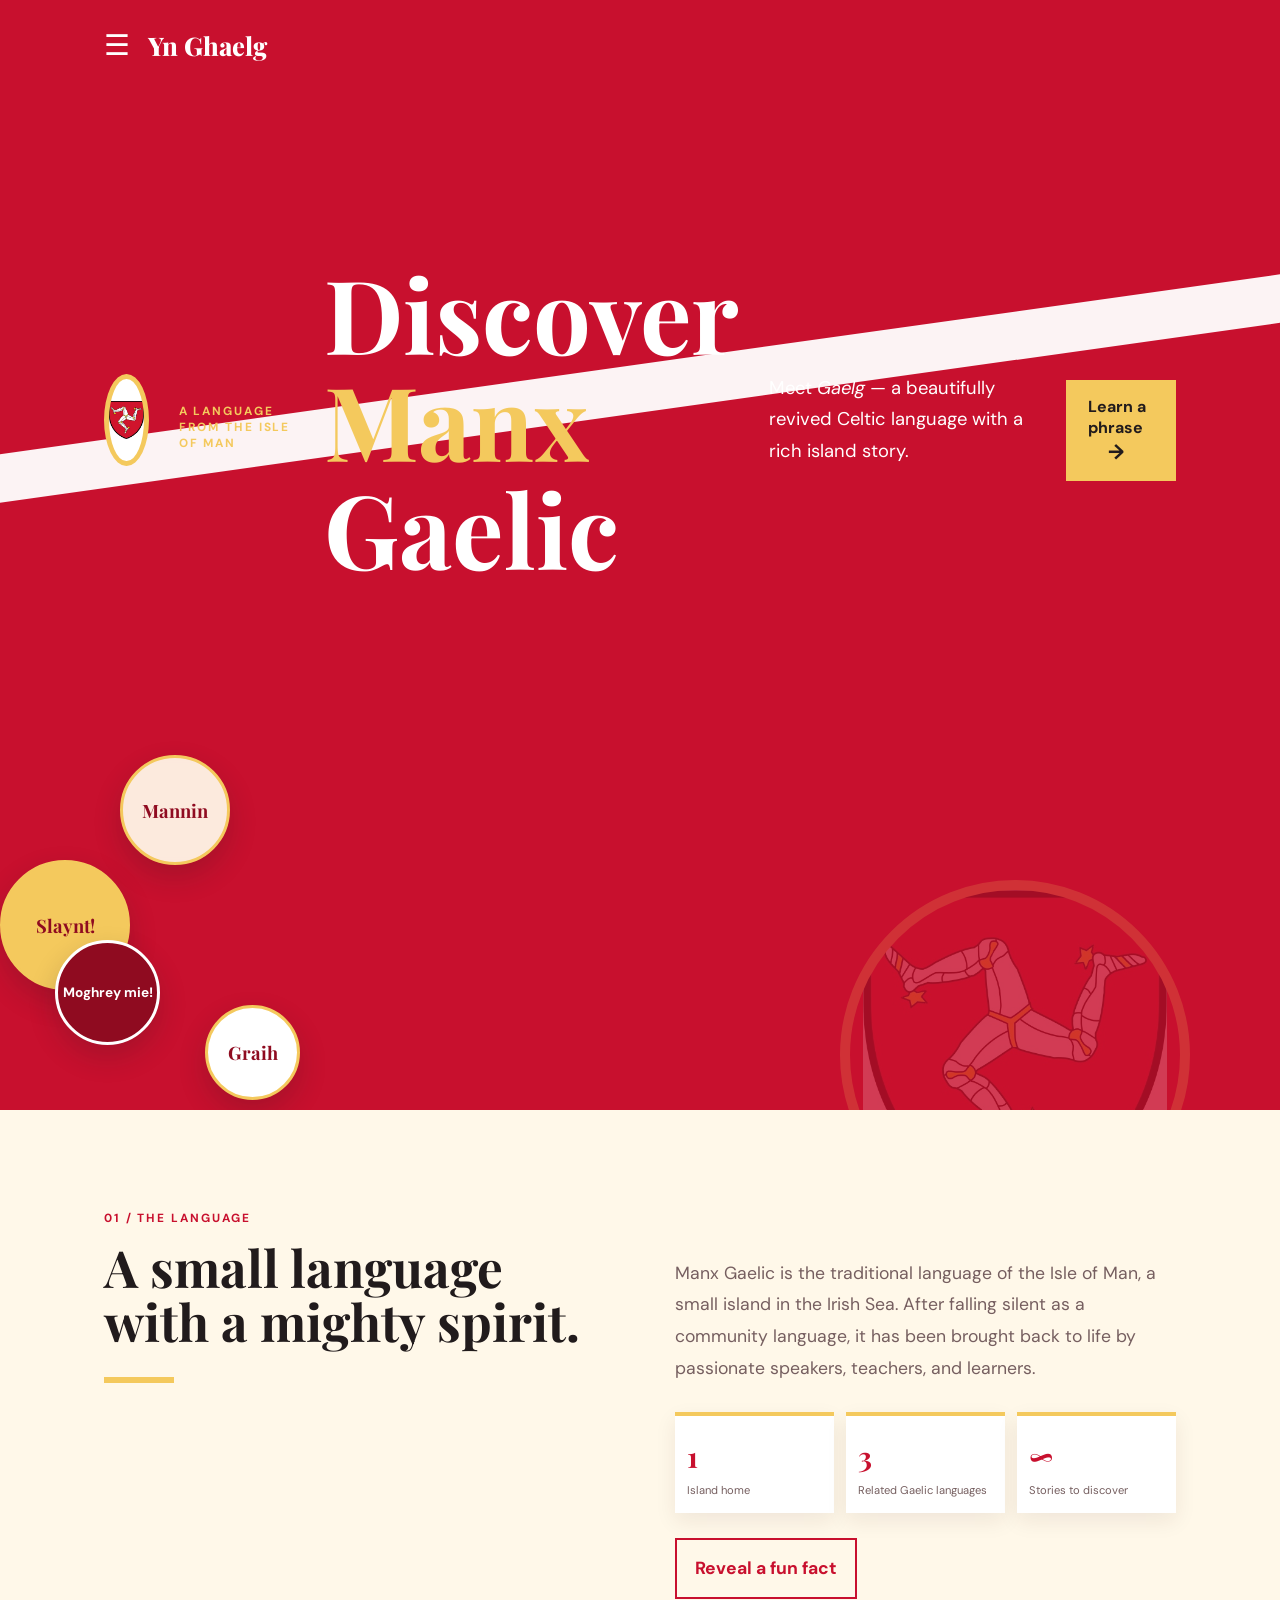
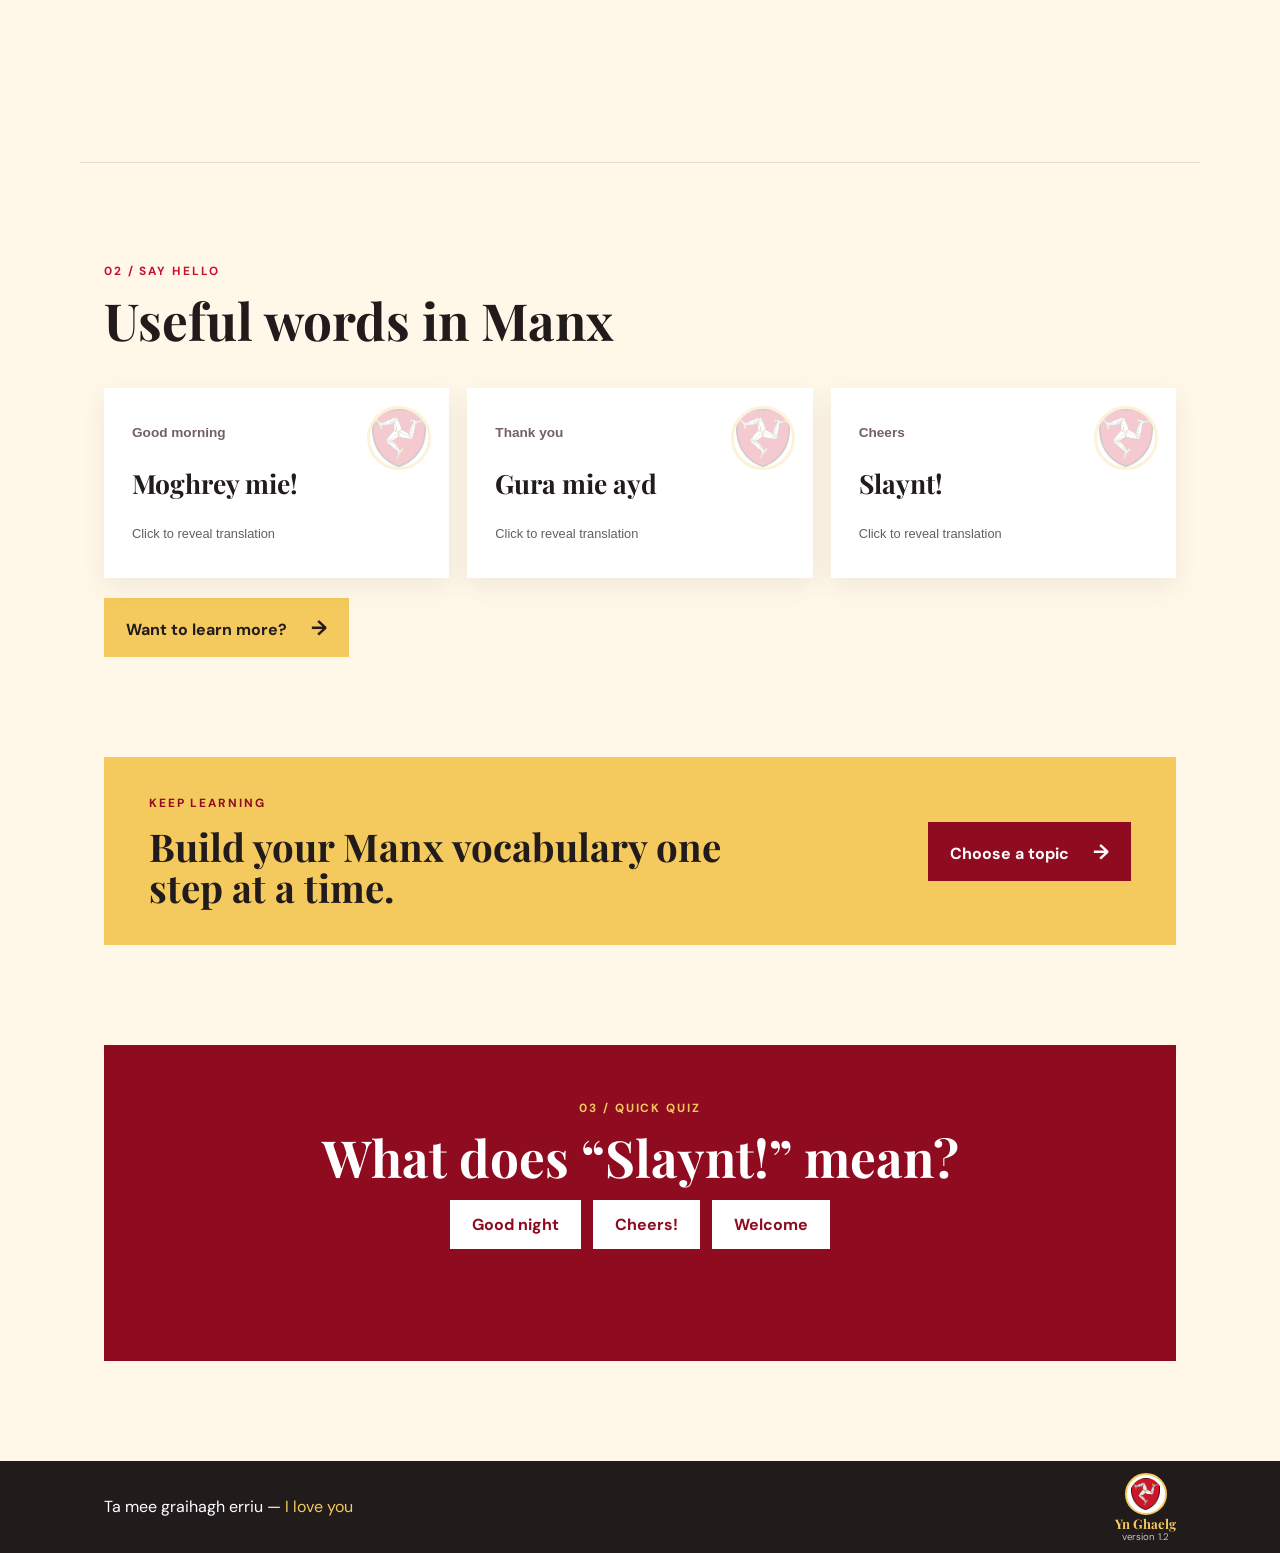
==== commit 614a1c13: "Fix stylesheet link in index.html Updated link to enhancements.css to enhancement.css." ====
--- a/index.html
+++ b/index.html
@@ -5,7 +5,7 @@
   <meta name="viewport" content="width=device-width, initial-scale=1.0" />
   <title>Manx Gaelic | Yn Ghaelg</title>
   <link rel="stylesheet" href="styles.css" />
-  <link rel="stylesheet" href="enhancements.css" />
+  <link rel="stylesheet" href="enhancement.css" />
   <link rel="icon" href="Coat_of_arms_of_Isle_of_Man.svg.webp" />
 </head>
 <body>
--- a/enhancement.css
+++ b/enhancement.css
@@ -0,0 +1,324 @@
+.hero-content {
+  align-items: center;
+  display: flex;
+  gap: 30px;
+  justify-content: space-between;
+  min-height: 500px;
+}
+
+.hero-copy {
+  position: relative;
+  z-index: 2;
+}
+
+.hero-actions {
+  align-items: center;
+  display: flex;
+  flex-wrap: wrap;
+  gap: 14px;
+}
+
+.hero-actions .primary-button {
+  margin-top: 20px;
+}
+
+.hero-secondary-button {
+  border: 2px solid rgba(255, 255, 255, 0.8);
+  color: var(--white);
+  display: inline-block;
+  font-weight: 700;
+  margin-top: 20px;
+  padding: 14px 20px;
+  text-decoration: none;
+  transition: 0.25s ease;
+}
+
+.hero-secondary-button:hover {
+  background: var(--white);
+  color: var(--red);
+  transform: translateY(-3px);
+}
+
+.floating-words {
+  height: 360px;
+  margin-right: 6%;
+  position: relative;
+  width: 300px;
+  z-index: 1;
+}
+
+.word-bubble {
+  align-items: center;
+  backdrop-filter: blur(4px);
+  background: rgba(255, 248, 233, 0.94);
+  border: 3px solid var(--gold);
+  border-radius: 50%;
+  box-shadow: 0 12px 28px rgba(33, 27, 28, 0.2);
+  color: var(--dark-red);
+  display: flex;
+  font-family: "Playfair Display", serif;
+  font-size: 1.15rem;
+  font-weight: 700;
+  justify-content: center;
+  position: absolute;
+  text-align: center;
+}
+
+.bubble-one {
+  height: 110px;
+  right: 70px;
+  top: 5px;
+  width: 110px;
+}
+
+.bubble-two {
+  background: var(--gold);
+  height: 130px;
+  left: 0;
+  top: 110px;
+  width: 130px;
+}
+
+.bubble-three {
+  background: var(--white);
+  bottom: 10px;
+  height: 95px;
+  right: 0;
+  width: 95px;
+}
+
+.bubble-four {
+  background: var(--dark-red);
+  border-color: var(--white);
+  bottom: 65px;
+  color: var(--white);
+  font-family: "DM Sans", sans-serif;
+  font-size: 0.85rem;
+  height: 105px;
+  left: 55px;
+  width: 105px;
+}
+
+.word-bubble {
+  animation: floatWord 4s ease-in-out infinite;
+}
+
+.bubble-two {
+  animation-delay: -1.3s;
+}
+
+.bubble-three {
+  animation-delay: -2.5s;
+}
+
+.bubble-four {
+  animation-delay: -0.8s;
+}
+
+@keyframes floatWord {
+  0%,
+  100% {
+    transform: translateY(0) rotate(-3deg);
+  }
+
+  50% {
+    transform: translateY(-12px) rotate(3deg);
+  }
+}
+
+.scroll-hint {
+  bottom: 20px;
+  color: var(--white);
+  font-size: 0.78rem;
+  font-weight: 700;
+  left: 24px;
+  letter-spacing: 0.08em;
+  opacity: 0.85;
+  position: absolute;
+  text-decoration: none;
+  text-transform: uppercase;
+}
+
+.scroll-hint span {
+  color: var(--gold);
+  font-size: 1.2rem;
+  margin-left: 8px;
+}
+
+.intro-heading {
+  position: relative;
+}
+
+.heading-line {
+  background: var(--gold);
+  height: 6px;
+  margin-top: 28px;
+  width: 70px;
+}
+
+.language-stats {
+  display: flex;
+  gap: 12px;
+  margin: 28px 0 10px;
+}
+
+.language-stats div {
+  background: var(--white);
+  border-top: 4px solid var(--gold);
+  box-shadow: 0 8px 20px rgba(64, 22, 28, 0.08);
+  display: flex;
+  flex: 1;
+  flex-direction: column;
+  padding: 15px 12px;
+}
+
+.language-stats strong {
+  color: var(--red);
+  font-family: "Playfair Display", serif;
+  font-size: 1.8rem;
+}
+
+.language-stats span {
+  color: var(--muted);
+  font-size: 0.7rem;
+  line-height: 1.3;
+}
+
+.section-heading-row {
+  align-items: end;
+  display: flex;
+  justify-content: space-between;
+}
+
+.section-intro {
+  color: var(--muted);
+  font-size: 0.95rem;
+  margin: 0 0 18px;
+}
+
+.phrase-card {
+  overflow: hidden;
+}
+
+.phrase-card strong {
+  transition: transform 0.25s ease;
+}
+
+.phrase-card:hover strong,
+.phrase-card.active strong {
+  transform: translateX(4px);
+}
+
+.explore-strip {
+  align-items: center;
+  background: var(--gold);
+  display: flex;
+  gap: 30px;
+  justify-content: space-between;
+  margin: 0 24px 100px;
+  padding: 38px 45px;
+}
+
+.explore-strip .section-label {
+  color: var(--dark-red);
+}
+
+.explore-strip h2 {
+  font-size: clamp(1.8rem, 3vw, 3rem);
+  margin-bottom: 0;
+  max-width: 650px;
+}
+
+.explore-strip .primary-button {
+  background: var(--dark-red);
+  color: var(--white);
+  flex: 0 0 auto;
+  margin-top: 0;
+}
+
+.explore-strip .primary-button:hover {
+  background: var(--red);
+}
+
+.quiz-section {
+  scroll-margin-top: 25px;
+}
+
+@media (max-width: 800px) {
+  .hero-content {
+    align-items: flex-start;
+  }
+
+  .floating-words {
+    margin-right: -30px;
+    opacity: 0.85;
+    transform: scale(0.8);
+  }
+
+  .section-heading-row {
+    align-items: flex-start;
+    flex-direction: column;
+  }
+
+  .section-intro {
+    margin-top: -20px;
+  }
+
+  .explore-strip {
+    align-items: flex-start;
+    flex-direction: column;
+    margin-bottom: 70px;
+  }
+}
+
+@media (max-width: 600px) {
+  .hero-content {
+    display: block;
+    min-height: 560px;
+  }
+
+  .floating-words {
+    height: 175px;
+    margin: 0 auto;
+    opacity: 0.9;
+    transform: scale(0.6);
+    transform-origin: top center;
+    width: 300px;
+  }
+
+  .scroll-hint {
+    bottom: 12px;
+  }
+
+  .language-stats {
+    gap: 7px;
+  }
+
+  .language-stats div {
+    padding: 12px 8px;
+  }
+
+  .language-stats span {
+    font-size: 0.62rem;
+  }
+
+  .explore-strip {
+    margin-left: 15px;
+    margin-right: 15px;
+    padding: 28px 24px;
+  }
+
+  .quiz-card {
+    padding: 35px 20px;
+  }
+}
+
+@media (prefers-reduced-motion: reduce) {
+  *,
+  *::before,
+  *::after {
+    animation-duration: 0.01ms !important;
+    scroll-behavior: auto !important;
+    transition-duration: 0.01ms !important;
+  }
+}
